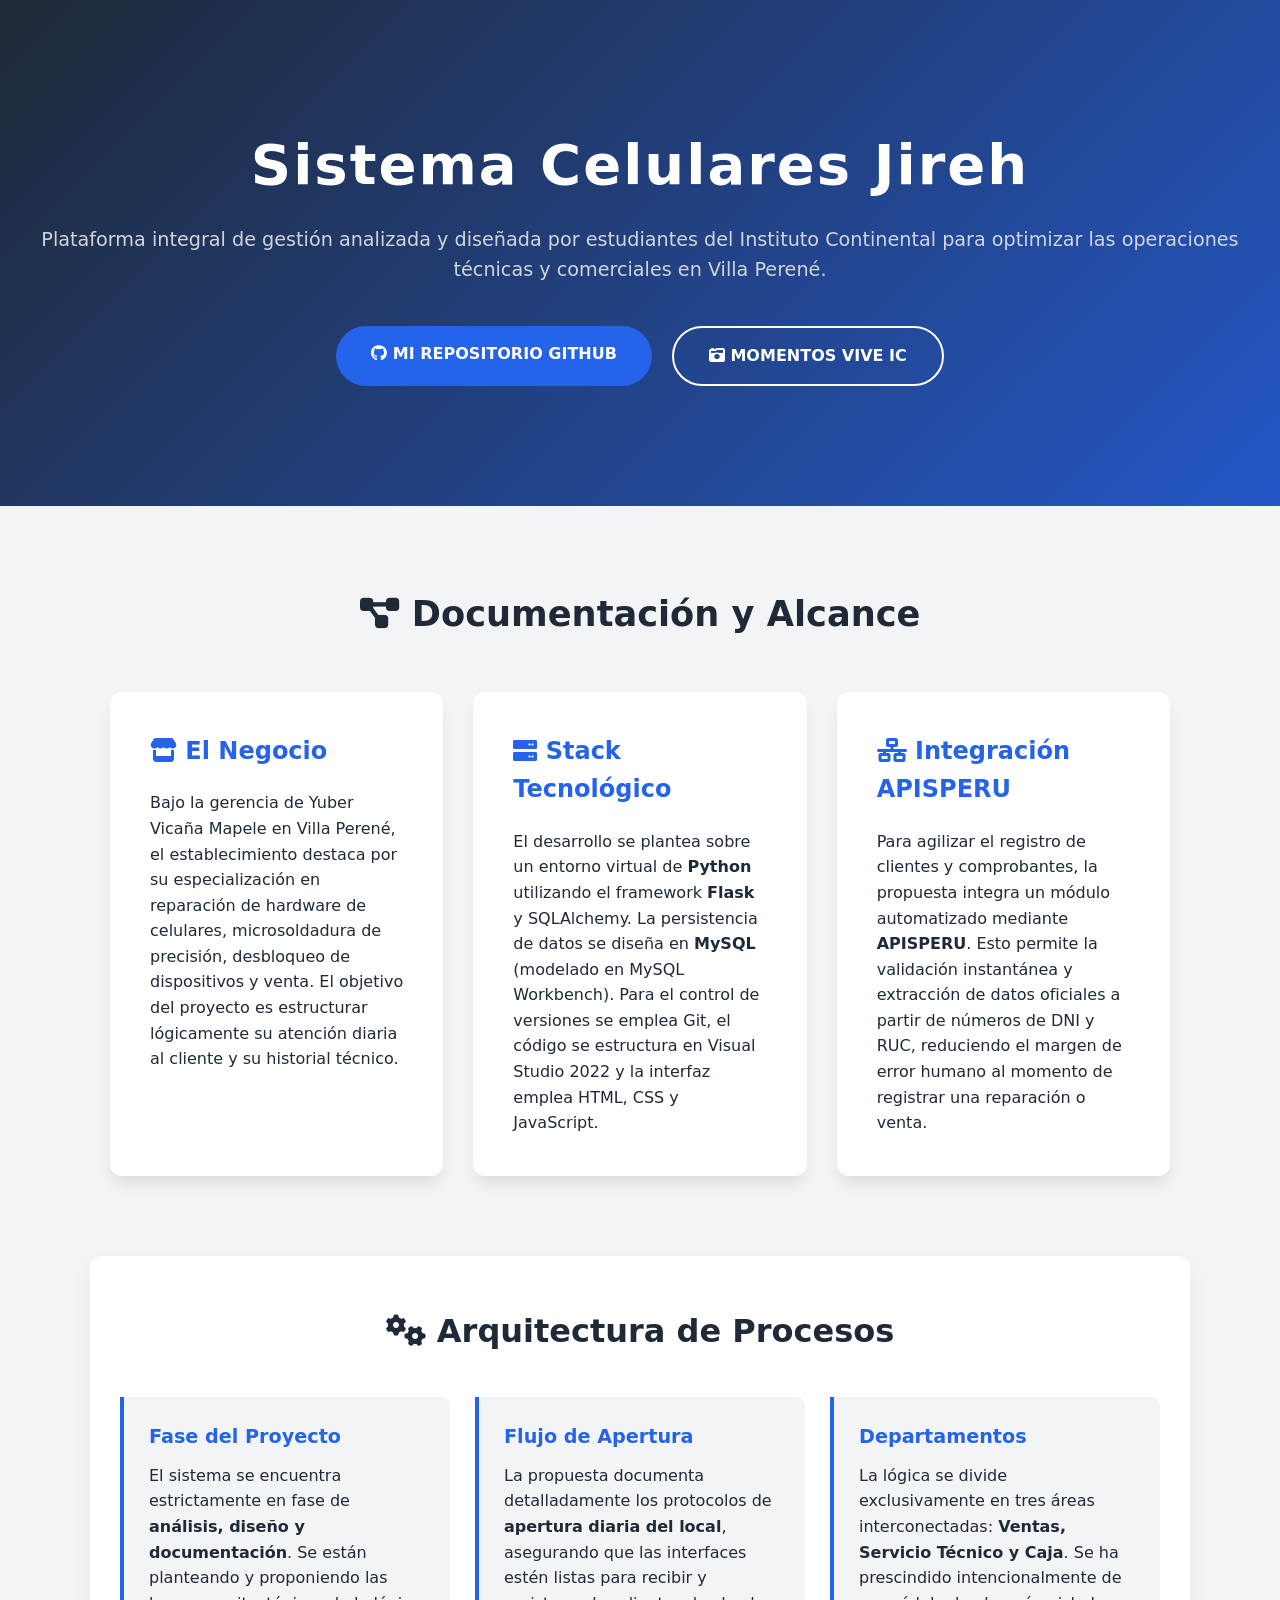
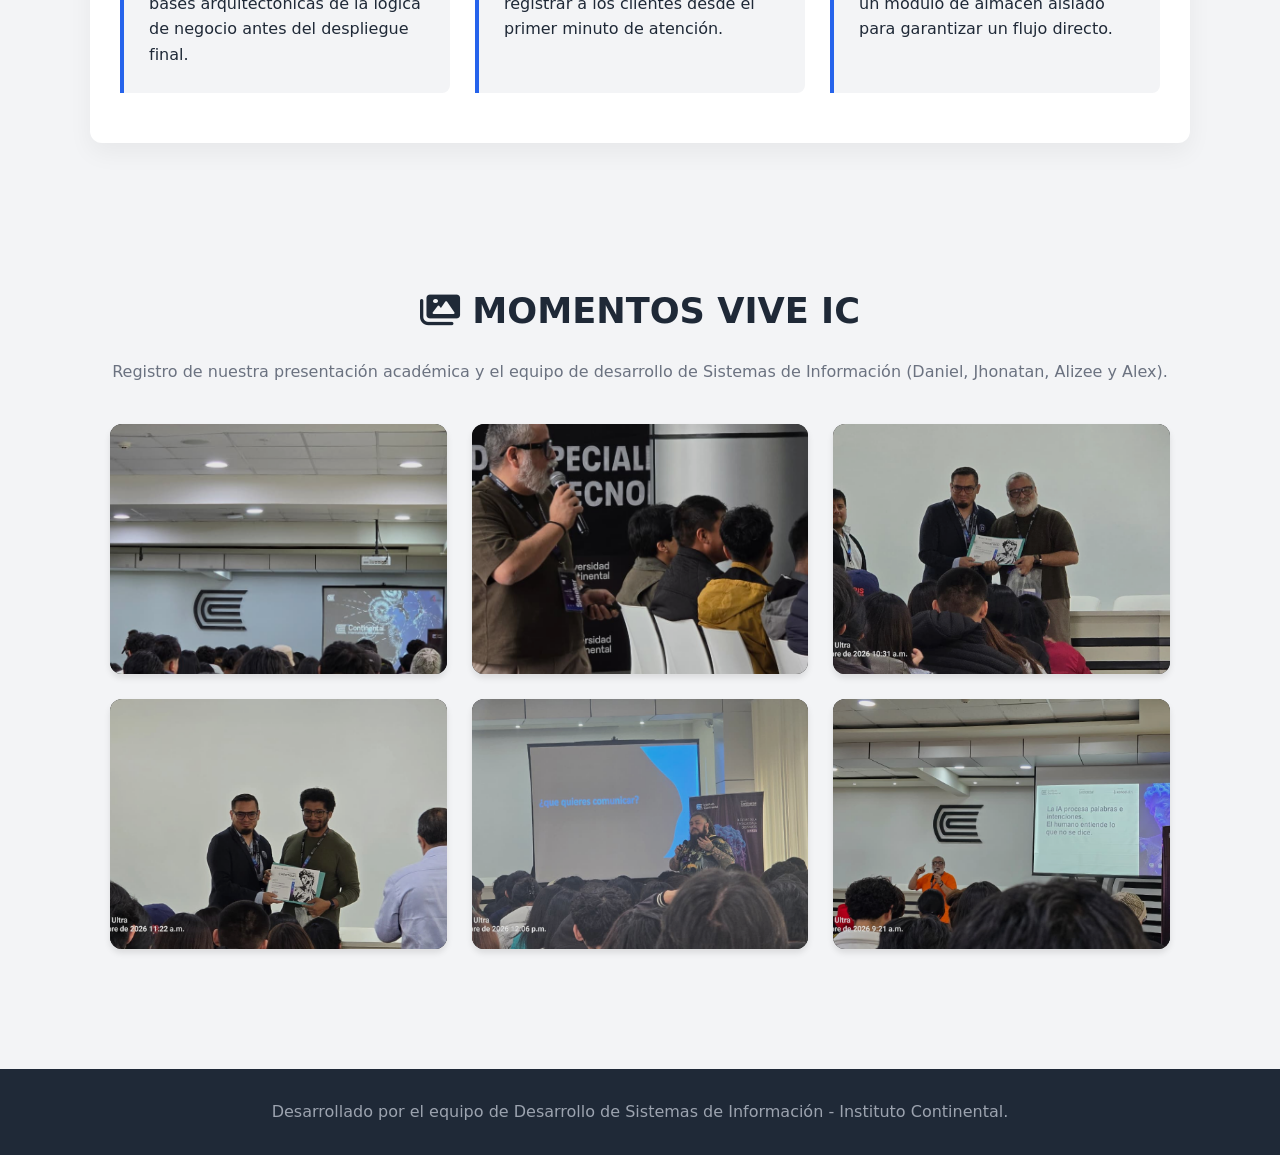
==== index.html @ 97b94faf "lo nuevoo" ====
<!DOCTYPE html>
<html lang="es">
<head>
    <meta charset="UTF-8">
    <meta name="viewport" content="width=device-width, initial-scale=1.0">
    <title>Celulares Jireh - Proyecto IC</title>
    <link href="https://cdnjs.cloudflare.com/ajax/libs/font-awesome/6.0.0/css/all.min.css" rel="stylesheet">
    <link rel="stylesheet" href="style.css">
</head>
<body>
    <!-- Cabecera Principal con las dos únicas opciones -->
    <header class="hero">
        <div class="hero-content">
            <h1>Sistema Celulares Jireh</h1>
            <p>Plataforma integral de gestión analizada y diseñada por estudiantes del Instituto Continental para optimizar las operaciones técnicas y comerciales en Villa Perené.</p>
            
            <div class="opciones-principales">
                <a href="https://github.com/i2521357-droid/demo-celulares-jireh" target="_blank" class="btn-primary">
                    <i class="fab fa-github"></i> MI REPOSITORIO GITHUB
                </a>
                <a href="momentos.html" class="btn-secondary">
                    <i class="fas fa-camera-retro"></i> MOMENTOS VIVE IC
                </a>
            </div>
        </div>
    </header>

    <!-- Información Ampliada del Negocio y Sistema -->
    <section class="empresa-info">
        <h2><i class="fas fa-project-diagram"></i> Documentación y Alcance</h2>
        <div class="cards-container">
            <div class="card">
                <h3><i class="fas fa-store"></i> El Negocio</h3>
                <p>Bajo la gerencia de Yuber Vicaña Mapele en Villa Perené, el establecimiento destaca por su especialización en reparación de hardware de celulares, microsoldadura de precisión, desbloqueo de dispositivos y venta. El objetivo del proyecto es estructurar lógicamente su atención diaria al cliente y su historial técnico.</p>
            </div>
            <div class="card">
                <h3><i class="fas fa-server"></i> Stack Tecnológico</h3>
                <p>El desarrollo se plantea sobre un entorno virtual de <strong>Python</strong> utilizando el framework <strong>Flask</strong> y SQLAlchemy. La persistencia de datos se diseña en <strong>MySQL</strong> (modelado en MySQL Workbench). Para el control de versiones se emplea Git, el código se estructura en Visual Studio 2022 y la interfaz emplea HTML, CSS y JavaScript.</p>
            </div>
            <div class="card">
                <h3><i class="fas fa-network-wired"></i> Integración APISPERU</h3>
                <p>Para agilizar el registro de clientes y comprobantes, la propuesta integra un módulo automatizado mediante <strong>APISPERU</strong>. Esto permite la validación instantánea y extracción de datos oficiales a partir de números de DNI y RUC, reduciendo el margen de error humano al momento de registrar una reparación o venta.</p>
            </div>
        </div>
    </section>

    <!-- Estructura Lógica y Áreas -->
    <section class="modulos-info" style="background-color: var(--white); padding: 50px 30px; border-radius: 12px; margin: 0 auto 60px auto; max-width: 1100px; box-shadow: 0 10px 25px rgba(0,0,0,0.05);">
        <h2 style="text-align: center; margin-bottom: 40px; font-size: 2rem; color: var(--dark);"><i class="fas fa-cogs"></i> Arquitectura de Procesos</h2>
        <div style="display: grid; grid-template-columns: repeat(auto-fit, minmax(300px, 1fr)); gap: 25px;">
            <div style="padding: 25px; border-left: 4px solid var(--primary); background: var(--light); border-radius: 0 8px 8px 0;">
                <h4 style="color: var(--primary); font-size: 1.2rem; margin-bottom: 10px;">Fase del Proyecto</h4>
                <p>El sistema se encuentra estrictamente en fase de <strong>análisis, diseño y documentación</strong>. Se están planteando y proponiendo las bases arquitectónicas de la lógica de negocio antes del despliegue final.</p>
            </div>
            <div style="padding: 25px; border-left: 4px solid var(--primary); background: var(--light); border-radius: 0 8px 8px 0;">
                <h4 style="color: var(--primary); font-size: 1.2rem; margin-bottom: 10px;">Flujo de Apertura</h4>
                <p>La propuesta documenta detalladamente los protocolos de <strong>apertura diaria del local</strong>, asegurando que las interfaces estén listas para recibir y registrar a los clientes desde el primer minuto de atención.</p>
            </div>
            <div style="padding: 25px; border-left: 4px solid var(--primary); background: var(--light); border-radius: 0 8px 8px 0;">
                <h4 style="color: var(--primary); font-size: 1.2rem; margin-bottom: 10px;">Departamentos</h4>
                <p>La lógica se divide exclusivamente en tres áreas interconectadas: <strong>Ventas, Servicio Técnico y Caja</strong>. Se ha prescindido intencionalmente de un módulo de almacén aislado para garantizar un flujo directo.</p>
            </div>
        </div>
    </section>

    <!-- Sección de Fotos (Necesaria para que el enlace del menú superior funcione) -->
    <section class="galeria-eventos" id="momentos-vive-ic">
        <h2><i class="fas fa-images"></i> MOMENTOS VIVE IC</h2>
        <p class="subtitle">Registro de nuestra presentación académica y el equipo de desarrollo de Sistemas de Información (Daniel, Jhonatan, Alizee y Alex).</p>
        <div class="grid-fotos">
            <div class="foto-wrapper"><img src="foto1.jpeg" alt="Momento Vive IC 1" class="foto-evento"></div>
            <div class="foto-wrapper"><img src="foto2.jpeg" alt="Momento Vive IC 2" class="foto-evento"></div>
            <div class="foto-wrapper"><img src="foto3.jpeg" alt="Momento Vive IC 3" class="foto-evento"></div>
            <div class="foto-wrapper"><img src="foto4.jpeg" alt="Momento Vive IC 1" class="foto-evento"></div>
            <div class="foto-wrapper"><img src="foto5.jpeg" alt="Momento Vive IC 2" class="foto-evento"></div>
            <div class="foto-wrapper"><img src="foto6.jpeg" alt="Momento Vive IC 3" class="foto-evento"></div>
        </div>
    </section>

    <footer>
        <p>Desarrollado por el equipo de Desarrollo de Sistemas de Información - Instituto Continental.</p>
    </footer>

    <!-- Visor de fotos -->
    <div id="modal-foto" class="modal">
        <span class="cerrar">&times;</span>
        <img class="modal-contenido" id="img-ampliada" alt="Visor de imagen">
    </div>

    <script src="script.js"></script>
</body>
</html>
---- style.css ----
:root {
    --primary: #2563eb;
    --secondary: #1e40af;
    --dark: #1f2937;
    --light: #f3f4f6;
    --white: #ffffff;
}

* {
    margin: 0;
    padding: 0;
    box-sizing: border-box;
    font-family: 'Segoe UI', system-ui, sans-serif;
}

body {
    background-color: var(--light);
    color: var(--dark);
    line-height: 1.6;
}

/* Sección Hero */
.hero {
    background: linear-gradient(135deg, rgba(31, 41, 55, 0.9), rgba(37, 99, 235, 0.8)), #1f2937;
    color: var(--white);
    padding: 120px 20px;
    text-align: center;
}

.hero h1 {
    font-size: 3.5rem;
    margin-bottom: 15px;
    letter-spacing: 2px;
}

.hero p {
    font-size: 1.2rem;
    margin-bottom: 40px;
    color: #d1d5db;
}

.btn-primary {
    background-color: var(--primary);
    color: var(--white);
    padding: 15px 35px;
    text-decoration: none;
    border-radius: 30px;
    font-weight: bold;
    transition: all 0.3s ease;
}

.btn-primary:hover {
    background-color: var(--secondary);
    box-shadow: 0 4px 15px rgba(37, 99, 235, 0.4);
}

.opciones-principales {
    display: flex;
    justify-content: center;
    gap: 20px;
    margin-top: 30px;
    flex-wrap: wrap;
}

.btn-secondary {
    background-color: transparent;
    color: var(--white);
    padding: 15px 35px;
    text-decoration: none;
    border-radius: 30px;
    font-weight: bold;
    border: 2px solid var(--white);
    transition: all 0.3s ease;
}

.btn-secondary:hover {
    background-color: var(--white);
    color: var(--primary);
    box-shadow: 0 4px 15px rgba(255, 255, 255, 0.3);
}

/* Secciones Generales */
section {
    padding: 80px 20px;
    max-width: 1100px;
    margin: 0 auto;
}

section h2 {
    text-align: center;
    font-size: 2.2rem;
    margin-bottom: 50px;
    color: var(--dark);
}

/* Tarjetas de Información */
.cards-container {
    display: grid;
    grid-template-columns: repeat(auto-fit, minmax(300px, 1fr));
    gap: 30px;
}

.card {
    background: var(--white);
    padding: 40px;
    border-radius: 12px;
    box-shadow: 0 10px 15px -3px rgba(0,0,0,0.1);
    transition: transform 0.3s ease;
}

.card:hover {
    transform: translateY(-8px);
}

.card h3 {
    color: var(--primary);
    margin-bottom: 20px;
    font-size: 1.5rem;
}

.areas-list {
    list-style: none;
}

.areas-list li {
    margin-bottom: 15px;
    font-size: 1.1rem;
}

.areas-list i {
    color: var(--primary);
    width: 25px;
}

/* Detalle del Proyecto */
.proyecto-info {
    background: var(--white);
    border-radius: 16px;
    padding: 60px 40px;
    box-shadow: 0 10px 25px rgba(0,0,0,0.05);
    text-align: center;
}

.proyecto-desc {
    font-size: 1.15rem;
    margin-bottom: 40px;
    color: #4b5563;
    max-width: 800px;
    margin-left: auto;
    margin-right: auto;
}

.btn-repo {
    display: inline-block;
    background-color: #24292e;
    color: white;
    padding: 15px 35px;
    text-decoration: none;
    border-radius: 8px;
    font-size: 1.1rem;
    font-weight: bold;
    transition: background 0.3s;
}

.btn-repo:hover {
    background-color: #000;
}

.btn-repo i {
    margin-right: 8px;
}

/* Galería */
.subtitle {
    text-align: center;
    margin-top: -30px;
    margin-bottom: 40px;
    color: #6b7280;
}

.grid-fotos {
    display: grid;
    grid-template-columns: repeat(auto-fit, minmax(300px, 1fr));
    gap: 25px;
}

.foto-wrapper {
    overflow: hidden;
    border-radius: 12px;
    box-shadow: 0 4px 6px rgba(0,0,0,0.1);
    background: #000;
}

.foto-evento {
    width: 100%;
    height: 250px;
    object-fit: cover;
    cursor: zoom-in;
    transition: transform 0.5s ease;
    display: block;
    opacity: 0.9;
}

.foto-evento:hover {
    transform: scale(1.1);
    opacity: 1;
}

/* Footer */
footer {
    background: var(--dark);
    color: #9ca3af;
    text-align: center;
    padding: 30px 20px;
    margin-top: 40px;
}

/* Modal del Visor de Fotos */
.modal {
    display: none;
    position: fixed;
    z-index: 1000;
    padding-top: 50px;
    left: 0;
    top: 0;
    width: 100%;
    height: 100%;
    background-color: rgba(0,0,0,0.95);
    backdrop-filter: blur(5px);
}

.modal-contenido {
    margin: auto;
    display: block;
    max-width: 90%;
    max-height: 85vh;
    border-radius: 8px;
    box-shadow: 0 0 20px rgba(0,0,0,0.5);
    animation: zoom 0.3s;
}

@keyframes zoom {
    from {transform: scale(0.9)} 
    to {transform: scale(1)}
}

.cerrar {
    position: absolute;
    top: 20px;
    right: 40px;
    color: #f1f1f1;
    font-size: 45px;
    font-weight: bold;
    cursor: pointer;
    transition: 0.3s;
}

.cerrar:hover {
    color: var(--primary);
}
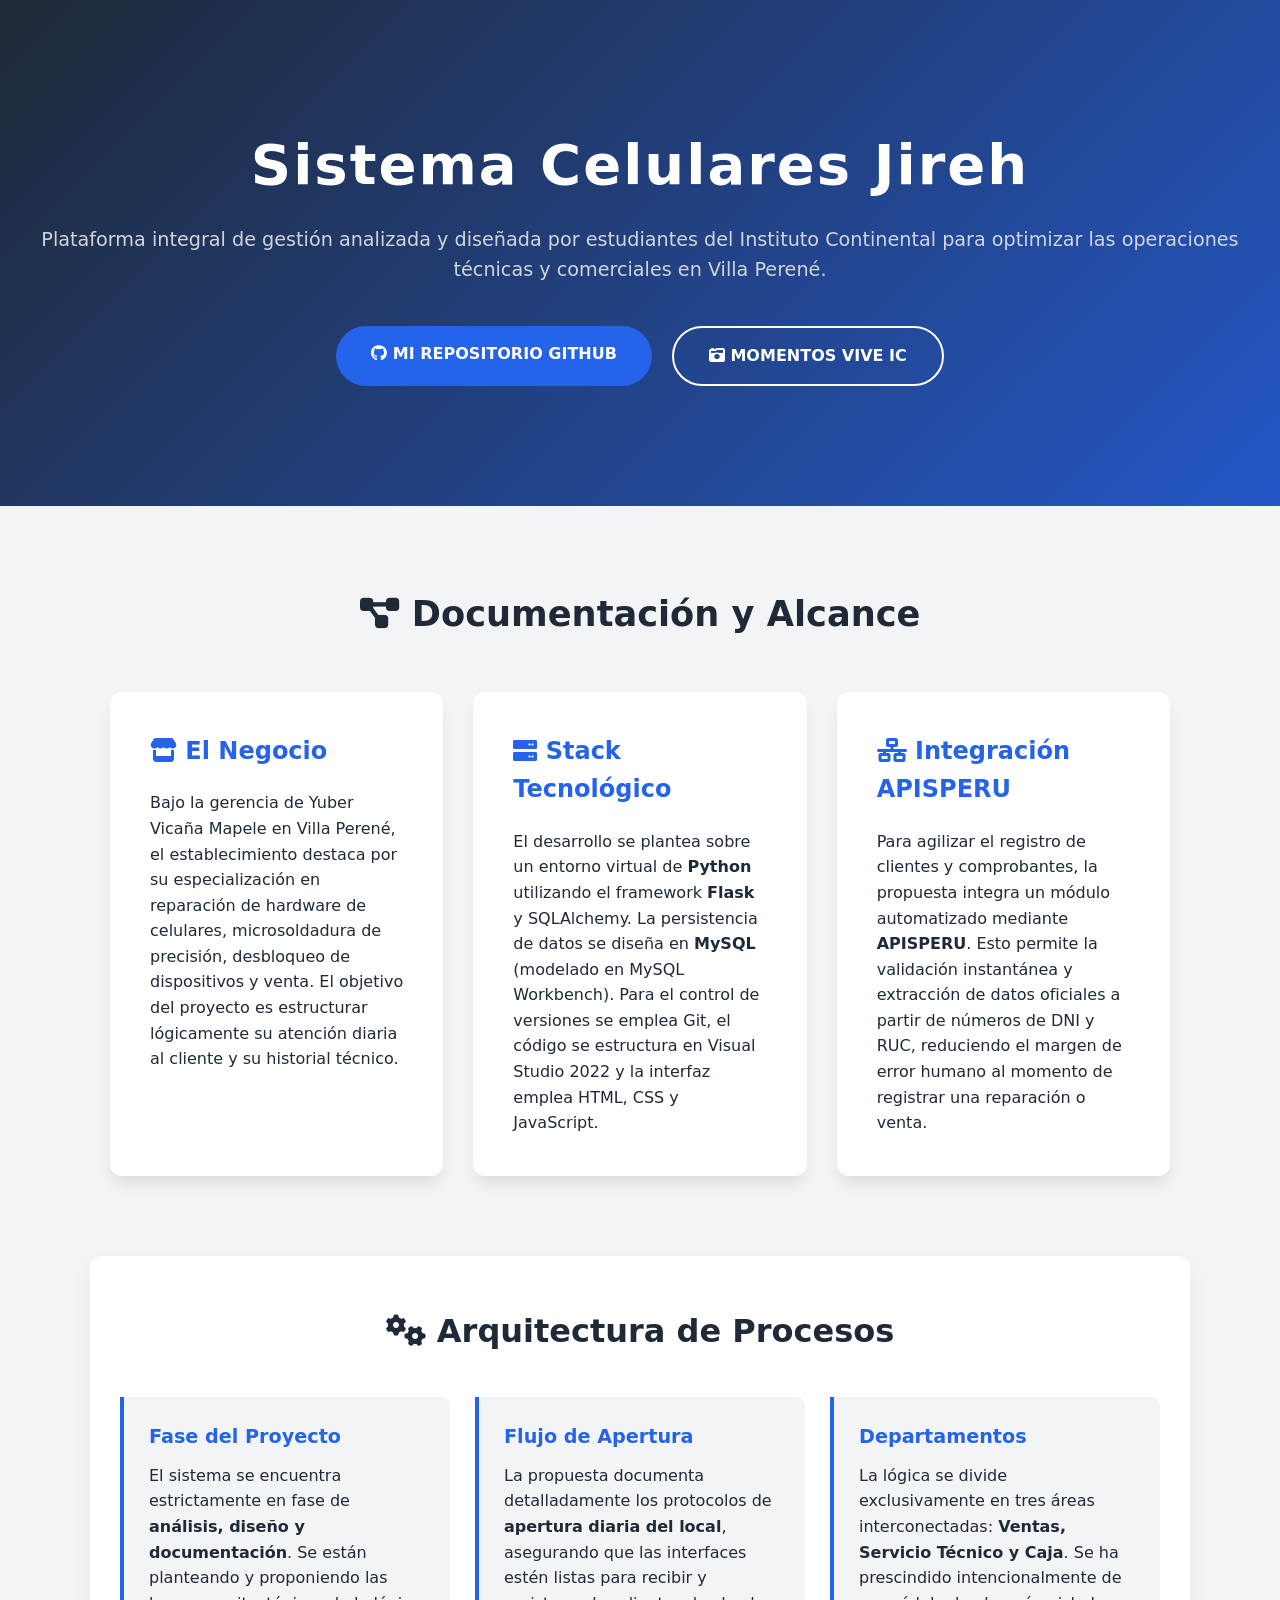
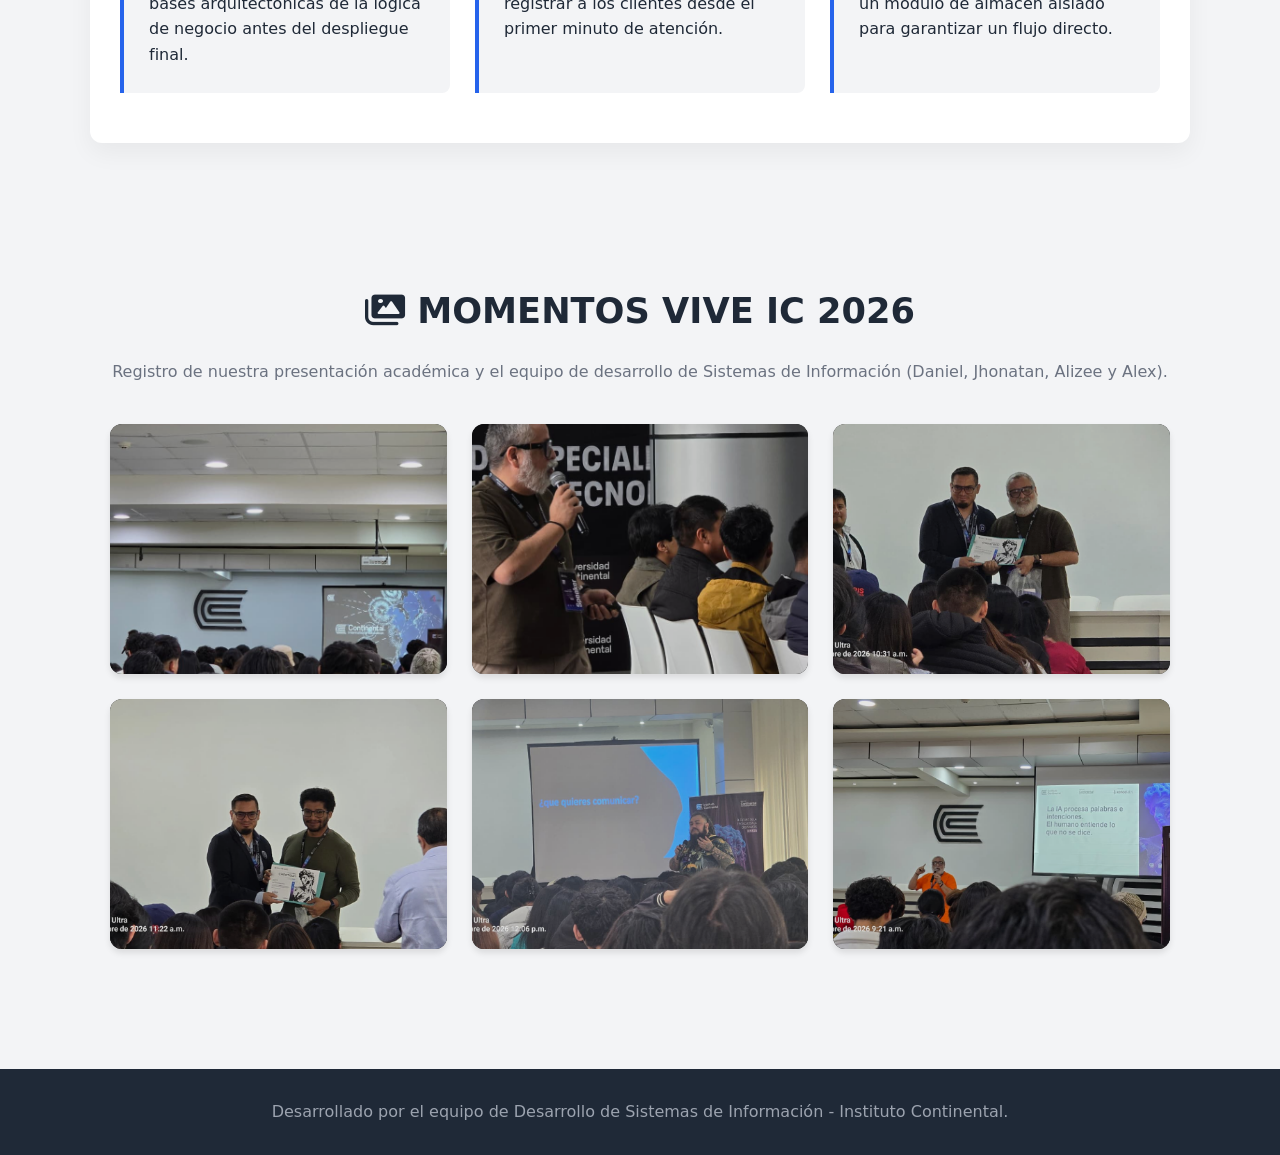
==== commit 54111375: "Update index.html" ====
--- a/index.html
+++ b/index.html
@@ -65,7 +65,7 @@
 
     <!-- Sección de Fotos (Necesaria para que el enlace del menú superior funcione) -->
     <section class="galeria-eventos" id="momentos-vive-ic">
-        <h2><i class="fas fa-images"></i> MOMENTOS VIVE IC</h2>
+        <h2><i class="fas fa-images"></i> MOMENTOS VIVE IC 2026</h2>
         <p class="subtitle">Registro de nuestra presentación académica y el equipo de desarrollo de Sistemas de Información (Daniel, Jhonatan, Alizee y Alex).</p>
         <div class="grid-fotos">
             <div class="foto-wrapper"><img src="foto1.jpeg" alt="Momento Vive IC 1" class="foto-evento"></div>
@@ -89,4 +89,4 @@
 
     <script src="script.js"></script>
 </body>
-</html>+</html>
